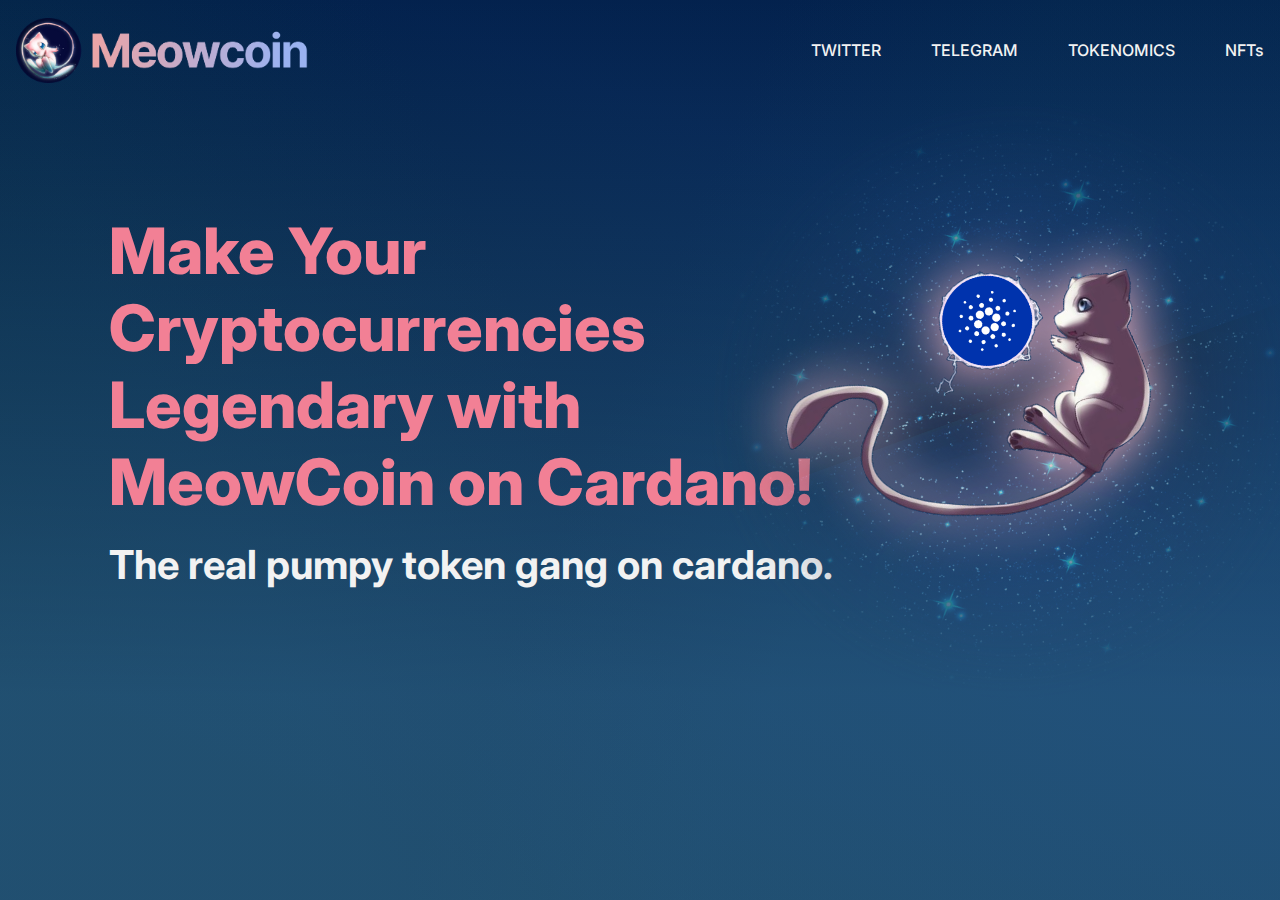
==== index.html @ 0a477f1f "update" ====
<!DOCTYPE html>
<html lang="en">
<head>
  <meta charset="UTF-8" />
  <meta http-equiv="X-UA-Compatible" content="IE=edge" />
  <meta name="viewport" content="width=device-width, initial-scale=1.0" />
  <script src="/js/header.js"></script>
  <link rel="stylesheet" href="/style/app.css" />
  <link rel="icon" href="/favicon.ico" />
  <link rel="apple-touch-icon" sizes="180x180" href="/apple-touch-icon.png" />
  <link rel="icon" type="image/png" sizes="32x32" href="/favicon-32x32.png" />
  <link rel="icon" type="image/png" sizes="16x16" href="/favicon-16x16.png" />
  <link rel="manifest" href="/site.webmanifest" />
  <link rel="mask-icon" href="/safari-pinned-tab.svg" color="#071040" />
  <meta name="msapplication-TileColor" content="#071040" />
  <meta name="theme-color" content="#ffffff" />
  <title>MeowCoin | Home</title>
</head>
<body>
  <header class="header__main">
    <!--Header in JS-->
  </header>
  <main class="main__home">
    <section class="main__section">
      <article class="main__article">
        <h1>Make Your Cryptocurrencies Legendary with MeowCoin on Cardano!</h1>
        <h2>The real pumpy token gang on cardano.</h2>
      </article>
      <article class="main__logotipe">
        <img src="/img/logotipe.png" alt="logo">
      </article>
    </section>
  </main>
</body>
</html>
---- style/app.css ----
@import url("https://fonts.googleapis.com/css2?family=Inter:wght@300;400;500;600;700;800&display=swap");
@keyframes change {
  0% {
    background-position: 0% 50%;
  }
  50% {
    background-position: 100% 50%;
  }
  100% {
    background-position: 0% 50%;
  }
}
:root {
  font-family: "Inter", sans-serif;
  width: 100%;
}

* {
  box-sizing: border-box;
  padding: 0;
  margin: 0;
  text-decoration: none;
  border: 0;
  font: inherit;
  vertical-align: baseline;
  list-style: none;
  color: #F2F2F2;
  font-family: "Inter", sans-serif;
  font-weight: 500;
}
* ::-webkit-scrollbar {
  display: none;
}

body {
  min-height: 100vh;
  background: linear-gradient(180deg, rgba(1, 28, 38, 0) 0%, rgba(69, 134, 191, 0.45) 77.2%), linear-gradient(245.59deg, rgba(1, 28, 38, 0) 53.49%, rgba(154, 210, 217, 0) 53.5%, rgba(12, 60, 89, 0.2) 77.09%), linear-gradient(113.23deg, rgba(1, 28, 38, 0) 46.97%, rgba(12, 60, 89, 0.2) 63.97%), linear-gradient(201.12deg, rgba(10, 51, 196, 0.25) 25.09%, rgba(12, 60, 89, 0) 84.53%), #011C26;
  background-attachment: fixed;
  width: 100%;
}
body #icon use {
  fill: #071040;
}
@media (min-width: 1800px) {
  body {
    width: 1800px;
    margin-left: calc((100vw - 1800px) / 2);
  }
}

.header__main {
  height: 100px;
  padding: 16px;
  display: flex;
  align-items: center;
  justify-content: space-between;
}
.header__main .header__logo {
  display: flex;
  align-items: center;
}
.header__main .header__logo img {
  cursor: pointer;
  height: 65px;
  width: auto;
}
.header__main .header__nav {
  display: flex;
  align-items: center;
  gap: 50px;
}
.header__main .header__nav .header__item {
  position: relative;
}
.header__main .header__nav .header__item::before {
  content: "";
  position: absolute;
  top: 26px;
  left: 0;
  width: 0;
  height: 2px;
  background-color: #F28095;
  transition: width 0.2s ease-in-out;
  transform-origin: left;
}
.header__main .header__nav .header__item:hover {
  color: #F28095;
}
.header__main .header__nav .header__item:hover::before {
  width: 100%;
  transform-origin: right;
}

.main__home .main__section {
  display: flex;
  align-items: center;
  height: 100%;
  padding: 0 50px 200px;
  min-height: calc(100vh - 100px);
  width: 100%;
  position: relative;
}
.main__home .main__section .main__article {
  width: 70%;
  padding-left: 5%;
}
.main__home .main__section .main__article h1 {
  font-size: 4rem;
  font-weight: 800;
  color: #F28095;
  margin-bottom: 20px;
}
.main__home .main__section .main__article h2 {
  font-size: 2.5rem;
  font-weight: 700;
}
.main__home .main__section .main__logotipe {
  position: absolute;
  left: 55%;
  display: flex;
  align-items: center;
  z-index: 0;
}
.main__home .main__section .main__logotipe img {
  height: 600px;
  width: auto;
  transform: rotate(-20deg);
}

.main__nft {
  display: flex;
  flex-direction: column;
  align-items: center;
  height: calc(100vh - 100px);
  background-image: url("/img/frame-nft.png");
  background-size: contain;
  background-repeat: no-repeat;
  background-position: center;
}
.main__nft .title__nft {
  margin-top: 10%;
  font-size: 48px;
  font-weight: 600;
  color: #F28095;
}/*# sourceMappingURL=app.css.map */
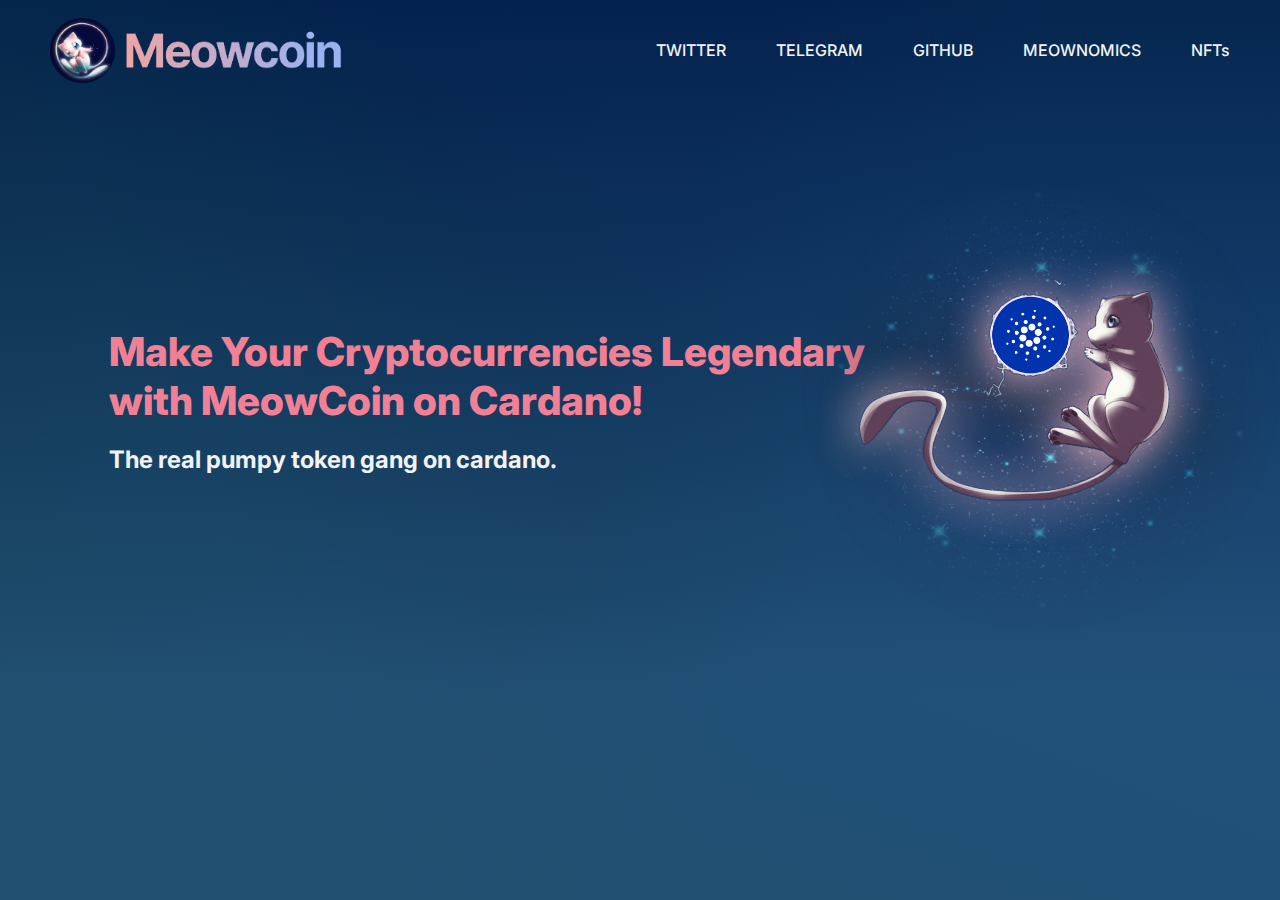
==== commit da2d8e4d: "responsive" ====
--- a/index.html
+++ b/index.html
@@ -17,17 +17,17 @@
   <title>MeowCoin | Home</title>
 </head>
 <body>
-  <header class="header__main">
+  <header class="head__meow">
     <!--Header in JS-->
   </header>
-  <main class="main__home">
-    <section class="main__section">
-      <article class="main__article">
+  <main class="meow__home">
+    <section class="meow__section">
+      <article class="meow__article">
         <h1>Make Your Cryptocurrencies Legendary with MeowCoin on Cardano!</h1>
         <h2>The real pumpy token gang on cardano.</h2>
       </article>
-      <article class="main__logotipe">
-        <img src="/img/logotipe.png" alt="logo">
+      <article class="meow__logotipe">
+        <img src="/img/logo-ada.png" alt="logo">
       </article>
     </section>
   </main>
--- a/style/app.css
+++ b/style/app.css
@@ -8,6 +8,17 @@
   }
   100% {
     background-position: 0% 50%;
+  }
+}
+@keyframes floating {
+  0% {
+    transform: translateY(0) translateY(0);
+  }
+  50% {
+    transform: translateX(-5px) translateY(-5px) rotate(-5deg);
+  }
+  100% {
+    transform: translateY(0) translateY(0);
   }
 }
 :root {
@@ -41,38 +52,66 @@
 body #icon use {
   fill: #071040;
 }
-@media (min-width: 1800px) {
+@media (min-width: 2000px) {
   body {
-    width: 1800px;
-    margin-left: calc((100vw - 1800px) / 2);
-  }
-}
-
-.header__main {
+    width: 2000px;
+    margin-left: calc((100vw - 2000px) / 2);
+  }
+}
+
+.head__meow {
   height: 100px;
-  padding: 16px;
+  padding: 0 50px;
   display: flex;
   align-items: center;
   justify-content: space-between;
 }
-.header__main .header__logo {
-  display: flex;
-  align-items: center;
-}
-.header__main .header__logo img {
+@media (max-width: 1080px) and (orientation: landscape), (max-width: 800px) and (orientation: portrait) {
+  .head__meow {
+    padding: 0 20px;
+  }
+}
+.head__meow .head__logo {
+  display: flex;
+  align-items: center;
+}
+.head__meow .head__logo img {
   cursor: pointer;
   height: 65px;
   width: auto;
 }
-.header__main .header__nav {
+@media (max-width: 1080px) and (orientation: landscape) {
+  .head__meow .head__logo img {
+    display: none;
+  }
+}
+@media (min-width: 50px) and (orientation: portrait) {
+  .head__meow .head__logo img {
+    display: none;
+  }
+}
+.head__meow .head__logo .head__logo-mobile {
+  display: none;
+}
+@media (max-width: 1080px) and (orientation: landscape) {
+  .head__meow .head__logo .head__logo-mobile {
+    display: flex;
+  }
+}
+@media (min-width: 50px) and (orientation: portrait) {
+  .head__meow .head__logo .head__logo-mobile {
+    display: flex;
+  }
+}
+.head__meow .head__nav {
   display: flex;
   align-items: center;
   gap: 50px;
 }
-.header__main .header__nav .header__item {
+.head__meow .head__nav .head__item {
   position: relative;
 }
-.header__main .header__nav .header__item::before {
+.head__meow .head__nav .head__item::before {
   content: "";
   position: absolute;
   top: 26px;
@@ -83,15 +122,45 @@
   transition: width 0.2s ease-in-out;
   transform-origin: left;
 }
-.header__main .header__nav .header__item:hover {
+.head__meow .head__nav .head__item:hover {
   color: #F28095;
 }
-.header__main .header__nav .header__item:hover::before {
+.head__meow .head__nav .head__item:hover::before {
   width: 100%;
   transform-origin: right;
 }
-
-.main__home .main__section {
+@media (max-width: 800px) and (orientation: portrait) {
+  .head__meow .head__nav .head__item {
+    display: none;
+  }
+}
+.head__meow .head__nav .head__item.mob {
+  display: none;
+}
+@media (max-width: 800px) and (orientation: portrait) {
+  .head__meow .head__nav .head__item.mob {
+    display: flex;
+  }
+  .head__meow .head__nav .head__item.mob img {
+    width: 20px;
+    height: auto;
+  }
+}
+@media (max-width: 1080px) and (orientation: landscape) {
+  .head__meow .head__nav {
+    gap: 20px;
+  }
+  .head__meow .head__nav .head__item {
+    font-size: 14px;
+  }
+}
+@media (max-width: 800px) and (orientation: portrait) {
+  .head__meow .head__nav {
+    gap: 20px;
+  }
+}
+
+.meow__home .meow__section {
   display: flex;
   align-items: center;
   height: 100%;
@@ -100,34 +169,133 @@
   width: 100%;
   position: relative;
 }
-.main__home .main__section .main__article {
+@media (max-width: 1080px) and (orientation: landscape) {
+  .meow__home .meow__section {
+    padding: 0 50px;
+    background-image: url("/img/background.png");
+    background-size: contain;
+    background-repeat: no-repeat;
+    background-position: center;
+  }
+}
+@media (min-width: 50px) and (orientation: portrait) {
+  .meow__home .meow__section {
+    padding: 0 50px;
+    background-image: url("/img/background.png");
+    background-size: contain;
+    background-repeat: no-repeat;
+    background-position: center;
+  }
+}
+.meow__home .meow__section .meow__article {
   width: 70%;
   padding-left: 5%;
 }
-.main__home .main__section .main__article h1 {
+.meow__home .meow__section .meow__article h1 {
   font-size: 4rem;
   font-weight: 800;
   color: #F28095;
   margin-bottom: 20px;
 }
-.main__home .main__section .main__article h2 {
+.meow__home .meow__section .meow__article h2 {
   font-size: 2.5rem;
   font-weight: 700;
 }
-.main__home .main__section .main__logotipe {
+@media (min-width: 50px) and (orientation: portrait) {
+  .meow__home .meow__section .meow__article {
+    width: 100%;
+  }
+  .meow__home .meow__section .meow__article h1 {
+    text-align: center;
+  }
+  .meow__home .meow__section .meow__article h2 {
+    text-align: center;
+  }
+}
+@media (max-width: 1600px) and (orientation: landscape), (max-width: 1600px) and (orientation: portrait) {
+  .meow__home .meow__section .meow__article h1 {
+    font-size: 3rem;
+  }
+  .meow__home .meow__section .meow__article h2 {
+    font-size: 2rem;
+  }
+}
+@media (max-width: 1300px) and (orientation: landscape), (max-width: 1300px) and (orientation: portrait) {
+  .meow__home .meow__section .meow__article h1 {
+    font-size: 2.5rem;
+  }
+  .meow__home .meow__section .meow__article h2 {
+    font-size: 1.5rem;
+  }
+}
+@media (max-width: 1080px) and (orientation: landscape), (max-width: 1080px) and (orientation: portrait) {
+  .meow__home .meow__section .meow__article {
+    width: 100%;
+  }
+  .meow__home .meow__section .meow__article h1 {
+    text-align: center;
+  }
+  .meow__home .meow__section .meow__article h2 {
+    text-align: center;
+  }
+}
+@media (max-width: 800px) and (orientation: landscape), (max-width: 600px) and (orientation: portrait) {
+  .meow__home .meow__section .meow__article h1 {
+    font-size: 1.5rem;
+  }
+  .meow__home .meow__section .meow__article h2 {
+    font-size: 1rem;
+  }
+}
+.meow__home .meow__section .meow__logotipe {
   position: absolute;
-  left: 55%;
-  display: flex;
-  align-items: center;
+  height: auto;
+  width: 1000px;
+  right: 0;
+  display: flex;
+  align-items: center;
+  justify-content: flex-end;
   z-index: 0;
-}
-.main__home .main__section .main__logotipe img {
-  height: 600px;
-  width: auto;
-  transform: rotate(-20deg);
-}
-
-.main__nft {
+  background-image: url("/img/background.png");
+  background-size: contain;
+  background-repeat: no-repeat;
+  background-position: right;
+}
+.meow__home .meow__section .meow__logotipe img {
+  height: auto;
+  width: 70%;
+  animation-name: floating;
+  animation-duration: 3s;
+  animation-iteration-count: infinite;
+  animation-timing-function: ease-in-out;
+}
+@media (min-width: 1800px) and (orientation: landscape) {
+  .meow__home .meow__section .meow__logotipe {
+    width: 1300px;
+  }
+}
+@media (min-width: 50px) and (orientation: portrait) {
+  .meow__home .meow__section .meow__logotipe img {
+    display: none;
+  }
+}
+@media (max-width: 1600px) and (orientation: landscape) {
+  .meow__home .meow__section .meow__logotipe {
+    width: 900px;
+  }
+}
+@media (max-width: 1300px) and (orientation: landscape) {
+  .meow__home .meow__section .meow__logotipe {
+    width: 750px;
+  }
+}
+@media (max-width: 1080px) and (orientation: landscape) {
+  .meow__home .meow__section .meow__logotipe img {
+    display: none;
+  }
+}
+
+.meow__nft {
   display: flex;
   flex-direction: column;
   align-items: center;
@@ -137,9 +305,21 @@
   background-repeat: no-repeat;
   background-position: center;
 }
-.main__nft .title__nft {
-  margin-top: 10%;
+.meow__nft .title__nft {
+  margin-top: 50px;
   font-size: 48px;
   font-weight: 600;
   color: #F28095;
+}
+@media (max-width: 900px) and (orientation: landscape) {
+  .meow__nft .title__nft {
+    margin-top: 10px;
+    font-size: 24px;
+  }
+}
+@media (max-width: 600px) and (orientation: portrait) {
+  .meow__nft .title__nft {
+    margin-top: 10px;
+    font-size: 24px;
+  }
 }/*# sourceMappingURL=app.css.map */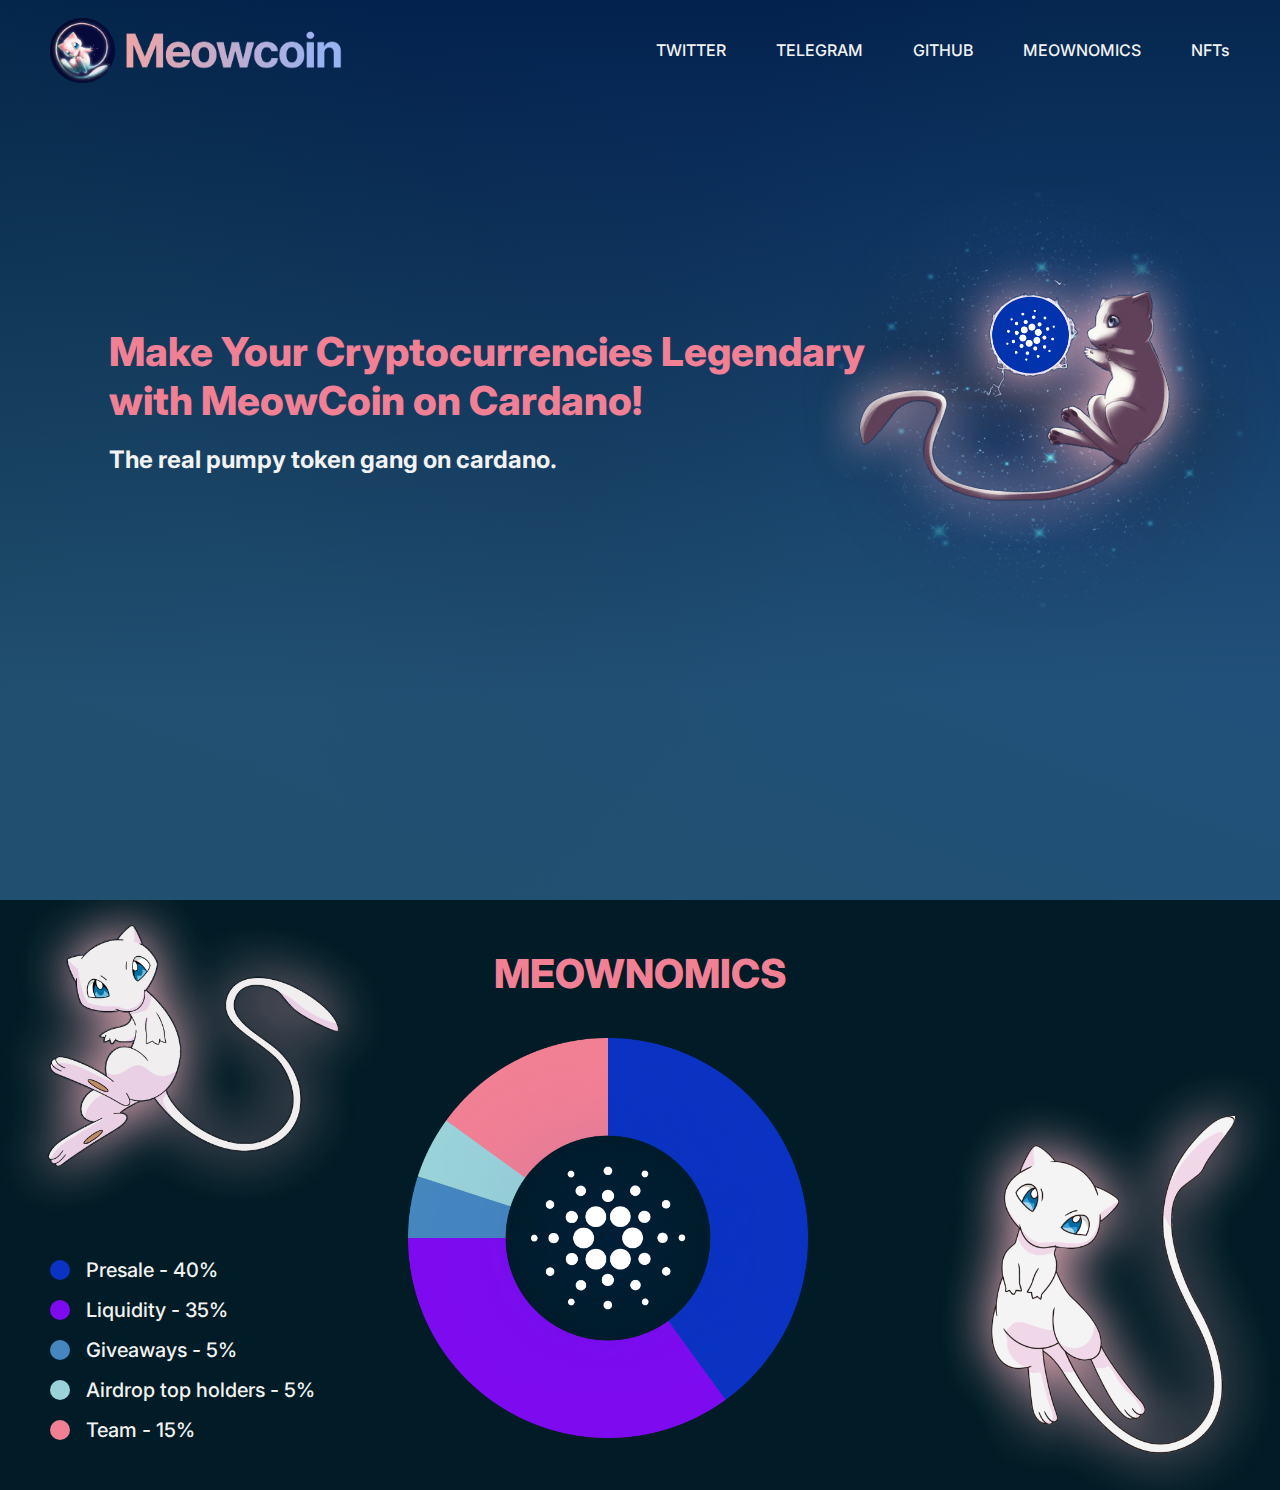
==== commit 50cdc68c: "tokenomics responsive" ====
--- a/index.html
+++ b/index.html
@@ -4,21 +4,35 @@
   <meta charset="UTF-8" />
   <meta http-equiv="X-UA-Compatible" content="IE=edge" />
   <meta name="viewport" content="width=device-width, initial-scale=1.0" />
-  <script src="/js/header.js"></script>
-  <link rel="stylesheet" href="/style/app.css" />
-  <link rel="icon" href="/favicon.ico" />
-  <link rel="apple-touch-icon" sizes="180x180" href="/apple-touch-icon.png" />
-  <link rel="icon" type="image/png" sizes="32x32" href="/favicon-32x32.png" />
-  <link rel="icon" type="image/png" sizes="16x16" href="/favicon-16x16.png" />
-  <link rel="manifest" href="/site.webmanifest" />
-  <link rel="mask-icon" href="/safari-pinned-tab.svg" color="#071040" />
+  <link rel="stylesheet" href="./style/app.css" />
+  <link rel="icon" href="./favicon.ico" />
+  <link rel="apple-touch-icon" sizes="180x180" href="./apple-touch-icon.png" />
+  <link rel="icon" type="image/png" sizes="32x32" href="./favicon-32x32.png" />
+  <link rel="icon" type="image/png" sizes="16x16" href="./favicon-16x16.png" />
+  <link rel="manifest" href="./site.webmanifest" />
+  <link rel="mask-icon" href="./safari-pinned-tab.svg" color="#071040" />
   <meta name="msapplication-TileColor" content="#071040" />
   <meta name="theme-color" content="#ffffff" />
   <title>MeowCoin | Home</title>
 </head>
 <body>
   <header class="head__meow">
-    <!--Header in JS-->
+    <a href="./" class="head__logo">
+      <img src="./img/logo-desktop.png" alt="logo">
+      <img src="./img/logo.png" alt="logo" class="head__logo-mobile">
+      </a>
+      <nav class="head__nav">
+        <a href="https://twitter.com/the_meowcoin" target="_blank" class="head__item">TWITTER</a>
+        <a href="https://twitter.com/the_meowcoin" target="_blank" class="head__item mob"><img src="./img/twitter.png" alt="twitter"></a>
+        <a href="https://t.me/+Ei4KAwBwcPtmNzVh" target="_blank" class="head__item">TELEGRAM</a>
+        <a href="https://t.me/+Ei4KAwBwcPtmNzVh" target="_blank" class="head__item mob"><img src="./img/telegram.png" alt="telegram"></a>
+        <a href="https://github.com/themeowcoin" target="_blank" class="head__item">GITHUB</a>
+        <a href="https://github.com/themeowcoin" target="_blank" class="head__item mob"><img src="./img/github.png" alt="github"></a>
+        <a href="./#meownomics" class="head__item">MEOWNOMICS</a>
+        <a href="./#meownomics" class="head__item mob"><img src="./img/tokenomics.png" alt="meownomics"></a>
+        <a href="./nft" class="head__item">NFTs</a>
+        <a href="./nft" class="head__item mob"><img src="./img/nft.png" alt="nft"></a>
+      </nav>
   </header>
   <main class="meow__home">
     <section class="meow__section">
@@ -27,9 +41,63 @@
         <h2>The real pumpy token gang on cardano.</h2>
       </article>
       <article class="meow__logotipe">
-        <img src="/img/logo-ada.png" alt="logo">
+        <img src="./img/logo-ada.png" alt="logo">
       </article>
     </section>
+
+
+    <section class="meownomics__section" id="meownomics">
+      <h2>MEOWNOMICS</h2>
+
+      <div class="image__back">
+        <img src="./img/photo-1.png" class="back-1"/>
+        <img src="./img/photo-2.png" class="back-2"/>
+
+      </div>
+
+      <article class="charts">
+        
+        <ul class="toke__details">
+          <li class="item__list">
+            <div class="quote" style="background-color: #0A33C3;">
+
+            </div>
+            <p>Presale - 40%</p>
+          </li>
+          <li class="item__list">
+            <div class="quote" style="background-color: #7E0BF0;">
+
+            </div>
+            <p>Liquidity - 35%</p>
+          </li>
+          <li class="item__list">
+            <div class="quote" style="background-color: #4586BF;">
+
+            </div>
+            <p>Giveaways - 5%</p>
+          </li>
+          <li class="item__list">
+            <div class="quote" style="background-color: #9AD2D9;">
+
+            </div>
+            <p>Airdrop top holders - 5%</p>
+          </li>
+          <li class="item__list">
+            <div class="quote" style="background-color: #F28095;">
+
+            </div>
+            <p>Team - 15%</p>
+          </li>
+        </ul>
+        <div class="charts__image">
+          <img src="./img/chart-graphic.png" alt="tokenomics"/>
+        </div>
+        
+      </article>
+
+
+    </section>
+
   </main>
 </body>
 </html>--- a/style/app.css
+++ b/style/app.css
@@ -16,6 +16,28 @@
   }
   50% {
     transform: translateX(-5px) translateY(-5px) rotate(-5deg);
+  }
+  100% {
+    transform: translateY(0) translateY(0);
+  }
+}
+@keyframes floating2 {
+  0% {
+    transform: translateY(0) translateY(0);
+  }
+  50% {
+    transform: translateX(-4px) translateY(-4px) rotate(-2deg);
+  }
+  100% {
+    transform: translateY(0) translateY(0);
+  }
+}
+@keyframes floating3 {
+  0% {
+    transform: translateY(0) translateY(0);
+  }
+  50% {
+    transform: translateX(4px) translateY(4px) rotate(2deg);
   }
   100% {
     transform: translateY(0) translateY(0);
@@ -172,7 +194,7 @@
 @media (max-width: 1080px) and (orientation: landscape) {
   .meow__home .meow__section {
     padding: 0 50px;
-    background-image: url("/img/background.png");
+    background-image: url("../img/background.png");
     background-size: contain;
     background-repeat: no-repeat;
     background-position: center;
@@ -181,7 +203,7 @@
 @media (min-width: 50px) and (orientation: portrait) {
   .meow__home .meow__section {
     padding: 0 50px;
-    background-image: url("/img/background.png");
+    background-image: url("../img/background.png");
     background-size: contain;
     background-repeat: no-repeat;
     background-position: center;
@@ -255,8 +277,8 @@
   display: flex;
   align-items: center;
   justify-content: flex-end;
-  z-index: 0;
-  background-image: url("/img/background.png");
+  z-index: -1;
+  background-image: url("../img/background.png");
   background-size: contain;
   background-repeat: no-repeat;
   background-position: right;
@@ -294,13 +316,214 @@
     display: none;
   }
 }
+.meow__home .meownomics__section {
+  position: relative;
+  width: 100%;
+  height: 1000px;
+  display: flex;
+  flex-direction: column;
+  align-items: center;
+  justify-content: center;
+  padding: 50px;
+}
+.meow__home .meownomics__section h2 {
+  font-size: 4rem;
+  font-weight: 800;
+  color: #F28095;
+  margin-bottom: 80px;
+}
+@media (max-width: 1600px) and (orientation: landscape) {
+  .meow__home .meownomics__section {
+    height: 740px;
+  }
+  .meow__home .meownomics__section h2 {
+    font-size: 3rem;
+  }
+}
+@media (max-width: 1300px) and (orientation: landscape) {
+  .meow__home .meownomics__section {
+    height: 590px;
+  }
+  .meow__home .meownomics__section h2 {
+    font-size: 2.5rem;
+    margin-bottom: 40px;
+  }
+}
+@media (max-width: 1080px) {
+  .meow__home .meownomics__section {
+    height: 450px;
+  }
+  .meow__home .meownomics__section h2 {
+    font-size: 1.5rem;
+    margin-bottom: 20px;
+  }
+}
+@media (max-width: 650px) {
+  .meow__home .meownomics__section {
+    height: 620px;
+  }
+  .meow__home .meownomics__section h2 {
+    font-size: 1.5rem;
+    margin-bottom: 20px;
+  }
+}
+.meow__home .meownomics__section .charts {
+  display: flex;
+  align-items: flex-end;
+  width: 100%;
+  height: 100%;
+}
+.meow__home .meownomics__section .charts .charts__image {
+  position: relative;
+  left: calc(-320px + 50% - 350px - 32px);
+}
+@media (max-width: 1600px) and (orientation: landscape) {
+  .meow__home .meownomics__section .charts .charts__image {
+    left: calc(-320px + 50% - 250px - 32px);
+  }
+  .meow__home .meownomics__section .charts .charts__image img {
+    height: 500px;
+    width: auto;
+  }
+}
+@media (max-width: 1300px) and (orientation: landscape) {
+  .meow__home .meownomics__section .charts .charts__image {
+    left: calc(-320px + 50% - 200px - 32px);
+  }
+  .meow__home .meownomics__section .charts .charts__image img {
+    height: 400px;
+  }
+}
+@media (max-width: 1080px) and (orientation: landscape) {
+  .meow__home .meownomics__section .charts .charts__image {
+    left: calc(-280px + 50% - 175px - 32px);
+  }
+  .meow__home .meownomics__section .charts .charts__image img {
+    height: 350px;
+  }
+}
+@media (max-width: 1080px) {
+  .meow__home .meownomics__section .charts {
+    align-items: center;
+    justify-content: center;
+  }
+  .meow__home .meownomics__section .charts .charts__image {
+    position: static;
+  }
+  .meow__home .meownomics__section .charts .charts__image img {
+    height: 300px;
+  }
+}
+@media (max-width: 650px) {
+  .meow__home .meownomics__section .charts {
+    flex-direction: column-reverse;
+    align-items: center;
+    justify-content: center;
+    gap: 20px;
+  }
+  .meow__home .meownomics__section .charts .charts__image {
+    position: static;
+  }
+  .meow__home .meownomics__section .charts .charts__image img {
+    height: 280px;
+  }
+}
+.meow__home .meownomics__section .charts .toke__details {
+  display: flex;
+  flex-direction: column;
+  gap: 16px;
+  width: 320px;
+}
+.meow__home .meownomics__section .charts .toke__details .item__list {
+  display: flex;
+  align-items: center;
+  gap: 16px;
+}
+.meow__home .meownomics__section .charts .toke__details .item__list .quote {
+  width: 24px;
+  height: 24px;
+  border-radius: 50%;
+}
+.meow__home .meownomics__section .charts .toke__details .item__list p {
+  font-size: 24px;
+}
+@media (max-width: 1300px) and (orientation: landscape) {
+  .meow__home .meownomics__section .charts .toke__details .item__list .quote {
+    width: 20px;
+    height: 20px;
+  }
+  .meow__home .meownomics__section .charts .toke__details .item__list p {
+    font-size: 20px;
+  }
+}
+@media (max-width: 1080px) {
+  .meow__home .meownomics__section .charts .toke__details {
+    width: 280px;
+  }
+  .meow__home .meownomics__section .charts .toke__details .item__list .quote {
+    width: 16px;
+    height: 16px;
+  }
+  .meow__home .meownomics__section .charts .toke__details .item__list p {
+    font-size: 16px;
+  }
+}
+.meow__home .meownomics__section .image__back {
+  position: absolute;
+  width: 100%;
+  height: 100%;
+  z-index: -1;
+}
+.meow__home .meownomics__section .image__back .back-1 {
+  position: absolute;
+  right: 0;
+  bottom: 0;
+  width: 450px;
+  height: auto;
+  animation-name: floating2;
+  animation-duration: 3s;
+  animation-iteration-count: infinite;
+  animation-timing-function: ease-in-out;
+}
+.meow__home .meownomics__section .image__back .back-2 {
+  position: absolute;
+  left: 0;
+  top: 0;
+  width: 500px;
+  height: auto;
+  animation-name: floating3;
+  animation-duration: 3s;
+  animation-iteration-count: infinite;
+  animation-timing-function: ease-in-out;
+}
+@media (max-width: 1600px) and (orientation: landscape) {
+  .meow__home .meownomics__section .image__back .back-1 {
+    width: 400px;
+  }
+  .meow__home .meownomics__section .image__back .back-2 {
+    width: 450px;
+  }
+}
+@media (max-width: 1300px) and (orientation: landscape) {
+  .meow__home .meownomics__section .image__back .back-1 {
+    width: 350px;
+  }
+  .meow__home .meownomics__section .image__back .back-2 {
+    width: 400px;
+  }
+}
+@media (max-width: 1080px) {
+  .meow__home .meownomics__section .image__back {
+    display: none;
+  }
+}
 
 .meow__nft {
   display: flex;
   flex-direction: column;
   align-items: center;
   height: calc(100vh - 100px);
-  background-image: url("/img/frame-nft.png");
+  background-image: url("../img/frame-nft.png");
   background-size: contain;
   background-repeat: no-repeat;
   background-position: center;
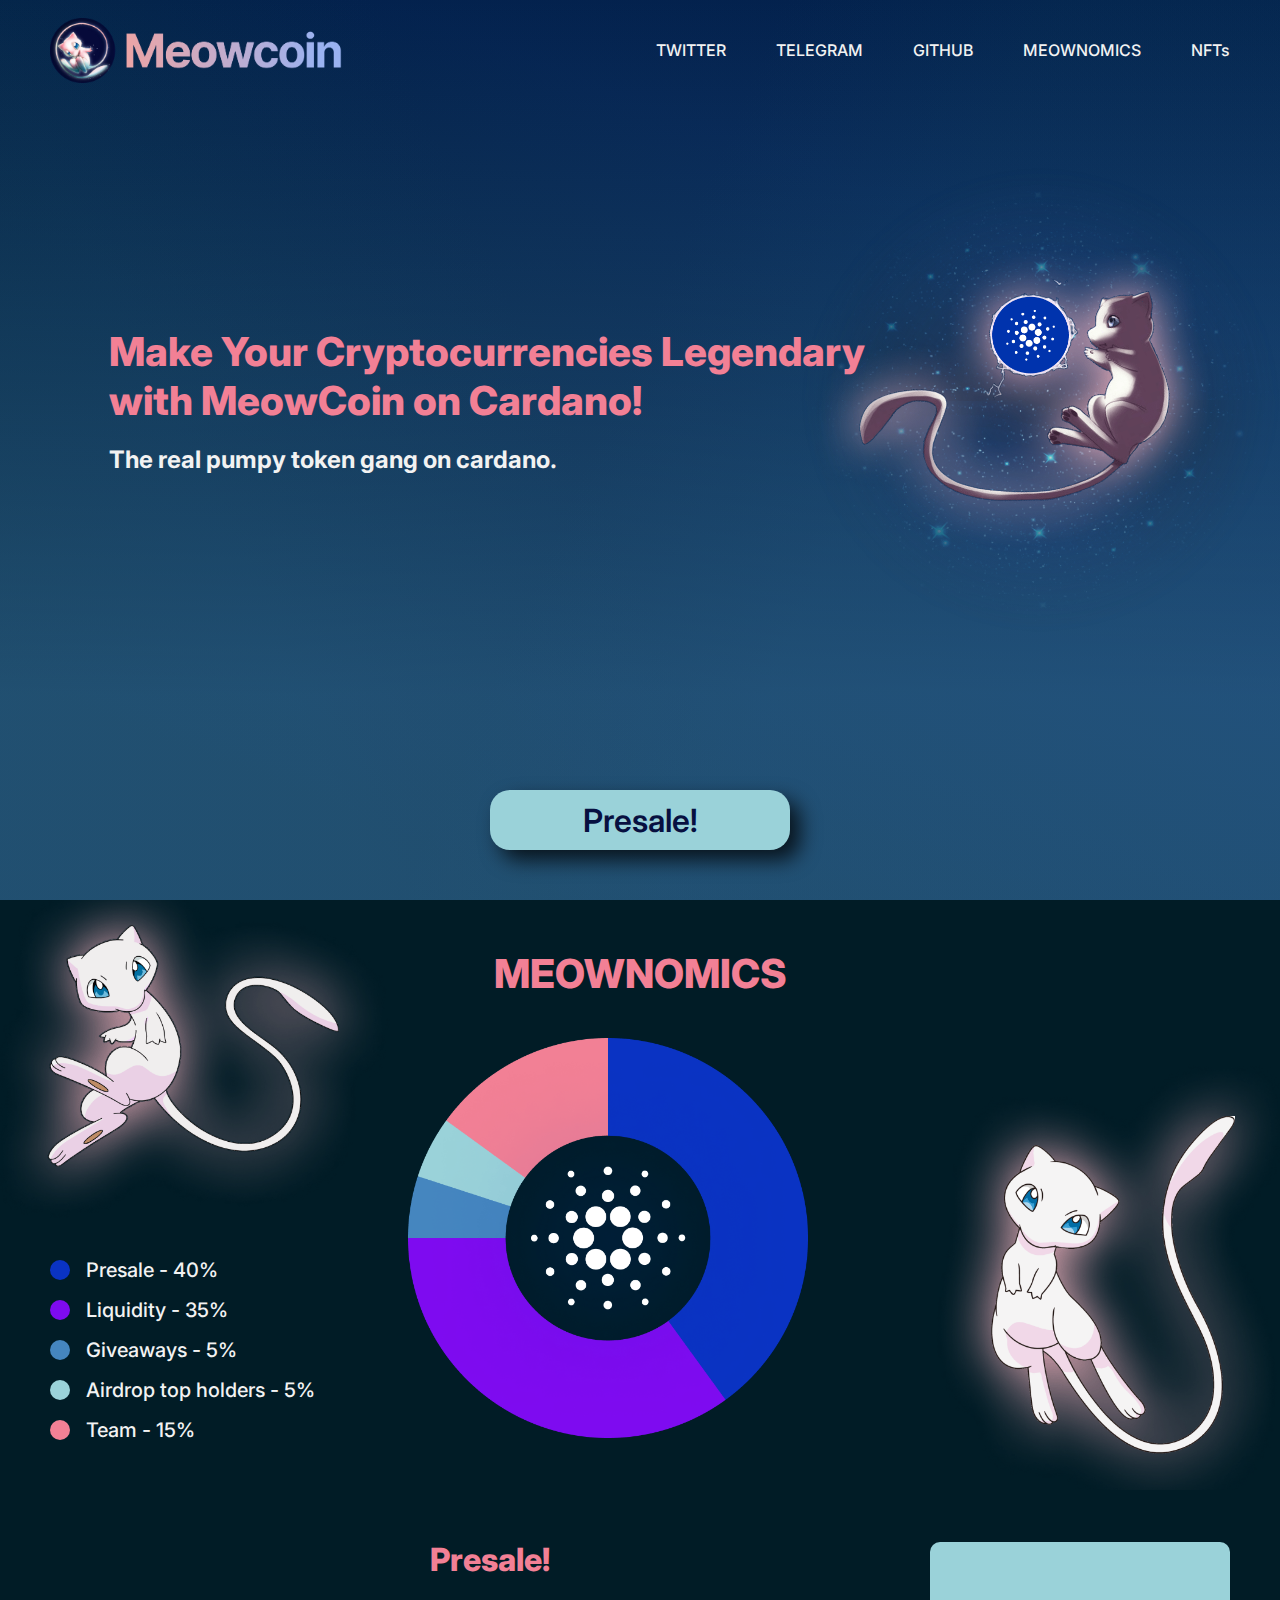
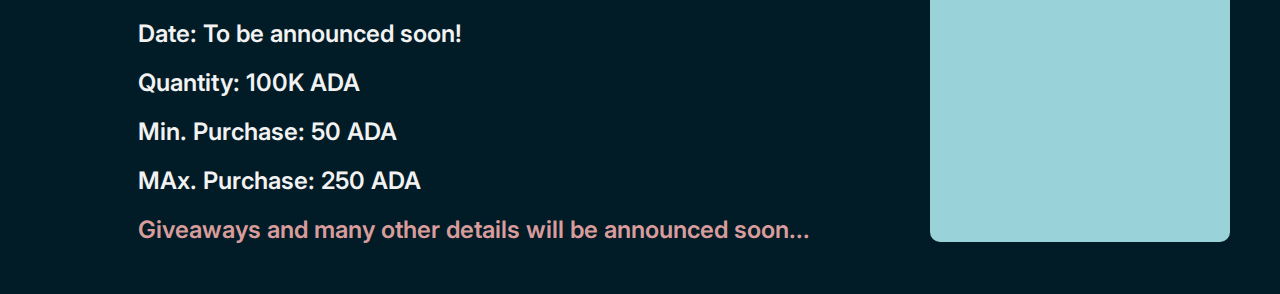
==== commit 3cb0d1c9: "presale" ====
--- a/index.html
+++ b/index.html
@@ -4,6 +4,7 @@
   <meta charset="UTF-8" />
   <meta http-equiv="X-UA-Compatible" content="IE=edge" />
   <meta name="viewport" content="width=device-width, initial-scale=1.0" />
+  <script async src="https://platform.twitter.com/widgets.js" charset="utf-8"></script>
   <link rel="stylesheet" href="./style/app.css" />
   <link rel="icon" href="./favicon.ico" />
   <link rel="apple-touch-icon" sizes="180x180" href="./apple-touch-icon.png" />
@@ -43,6 +44,8 @@
       <article class="meow__logotipe">
         <img src="./img/logo-ada.png" alt="logo">
       </article>
+      <a href="./#presale"><button class="button__presale">Presale!</button></a>
+      
     </section>
 
 
@@ -98,6 +101,37 @@
 
     </section>
 
+
+
+    <section class="presale">
+
+      <article id="presale">
+        
+        <h2>Presale!</h2>
+
+        <div class="presale__content">
+          <ul class="presale__group">
+            <li class="presale__item">Date: To be announced soon!</li>
+            <li class="presale__item">Quantity: 100K ADA</li>
+            <li class="presale__item">Min. Purchase: 50 ADA</li>
+            <li class="presale__item">MAx. Purchase: 250 ADA</li>
+          </ul>
+
+          <p class="extra">Giveaways and many other details will be announced soon...</p>
+        </div>
+
+      </article>
+
+      <article class="news">
+        <a class="twitter-timeline" data-height="500" data-theme="dark" href="https://twitter.com/the_meowcoin?ref_src=twsrc%5Etfw">
+          <div class="twitter">
+
+          </div>
+      </a>
+      </article>
+
+    </section>
+
   </main>
 </body>
 </html>--- a/style/app.css
+++ b/style/app.css
@@ -41,6 +41,17 @@
   }
   100% {
     transform: translateY(0) translateY(0);
+  }
+}
+@keyframes loading {
+  0% {
+    opacity: 0.4;
+  }
+  50% {
+    opacity: 0.8;
+  }
+  100% {
+    opacity: 0.4;
   }
 }
 :root {
@@ -316,10 +327,40 @@
     display: none;
   }
 }
+.meow__home .meow__section .button__presale {
+  position: absolute;
+  bottom: 50px;
+  left: calc(50% - 150px);
+  width: 300px;
+  height: 60px;
+  background-color: #9AD2D9;
+  border-radius: 20px;
+  font-size: 2rem;
+  font-weight: 600;
+  color: #071040;
+  box-shadow: 10px 10px 20px 0px rgba(0, 0, 0, 0.75);
+  cursor: pointer;
+  transition: 0.25s;
+}
+.meow__home .meow__section .button__presale:hover {
+  background-color: #7E0BF0;
+  color: #F2F2F2;
+}
+@media (max-width: 600px) and (orientation: portrait), (max-height: 600px) and (orientation: landscape) {
+  .meow__home .meow__section .button__presale {
+    left: calc(50% - 100px);
+    width: 200px;
+    height: 40px;
+    font-size: 1.5rem;
+    border-radius: 10px;
+    bottom: 30px;
+  }
+}
 .meow__home .meownomics__section {
   position: relative;
-  width: 100%;
-  height: 1000px;
+  width: 80%;
+  height: 740px;
+  margin: auto;
   display: flex;
   flex-direction: column;
   align-items: center;
@@ -327,22 +368,15 @@
   padding: 50px;
 }
 .meow__home .meownomics__section h2 {
-  font-size: 4rem;
+  font-size: 3rem;
   font-weight: 800;
   color: #F28095;
   margin-bottom: 80px;
 }
-@media (max-width: 1600px) and (orientation: landscape) {
-  .meow__home .meownomics__section {
-    height: 740px;
-  }
-  .meow__home .meownomics__section h2 {
-    font-size: 3rem;
-  }
-}
 @media (max-width: 1300px) and (orientation: landscape) {
   .meow__home .meownomics__section {
     height: 590px;
+    width: 100%;
   }
   .meow__home .meownomics__section h2 {
     font-size: 2.5rem;
@@ -375,16 +409,11 @@
 }
 .meow__home .meownomics__section .charts .charts__image {
   position: relative;
-  left: calc(-320px + 50% - 350px - 32px);
-}
-@media (max-width: 1600px) and (orientation: landscape) {
-  .meow__home .meownomics__section .charts .charts__image {
-    left: calc(-320px + 50% - 250px - 32px);
-  }
-  .meow__home .meownomics__section .charts .charts__image img {
-    height: 500px;
-    width: auto;
-  }
+  left: calc(-320px + 50% - 250px - 32px);
+}
+.meow__home .meownomics__section .charts .charts__image img {
+  height: 500px;
+  width: auto;
 }
 @media (max-width: 1300px) and (orientation: landscape) {
   .meow__home .meownomics__section .charts .charts__image {
@@ -517,6 +546,84 @@
     display: none;
   }
 }
+.meow__home .presale {
+  padding: 50px;
+  display: flex;
+  width: 80%;
+  align-items: center;
+  margin: auto;
+}
+.meow__home .presale #presale {
+  width: calc(100% - 300px);
+  display: flex;
+  flex-direction: column;
+  align-items: center;
+}
+.meow__home .presale #presale h2 {
+  font-size: 2rem;
+  font-weight: 800;
+  color: #F28095;
+  margin-bottom: 40px;
+}
+.meow__home .presale #presale .presale__content {
+  width: 80%;
+}
+.meow__home .presale #presale .presale__content .presale__group {
+  display: flex;
+  flex-direction: column;
+  gap: 20px;
+  margin-bottom: 20px;
+}
+.meow__home .presale #presale .presale__content .presale__group .presale__item {
+  font-size: 24px;
+  font-weight: 600;
+}
+.meow__home .presale #presale .presale__content .extra {
+  font-size: 24px;
+  font-weight: 600;
+  color: #D99C9C;
+}
+.meow__home .presale .news {
+  width: 300px;
+}
+.meow__home .presale .news .twitter {
+  width: 300px;
+  height: 300px;
+  border-radius: 10px;
+  background-color: #9AD2D9;
+  animation: loading 1s ease-in-out infinite;
+}
+@media (max-width: 1600px) {
+  .meow__home .presale {
+    width: 100%;
+  }
+}
+@media (max-width: 1000px) {
+  .meow__home .presale #presale h2 {
+    font-size: 1.5rem;
+  }
+  .meow__home .presale #presale .presale__content .presale__group {
+    gap: 16px;
+  }
+  .meow__home .presale #presale .presale__content .presale__group .presale__item {
+    font-size: 18px;
+  }
+  .meow__home .presale #presale .presale__content .extra {
+    font-size: 18px;
+  }
+}
+@media (max-width: 700px) {
+  .meow__home .presale {
+    flex-direction: column-reverse;
+    gap: 30px;
+  }
+  .meow__home .presale #presale {
+    width: 100%;
+  }
+  .meow__home .presale #presale .presale__content {
+    width: 100%;
+  }
+}
 
 .meow__nft {
   display: flex;
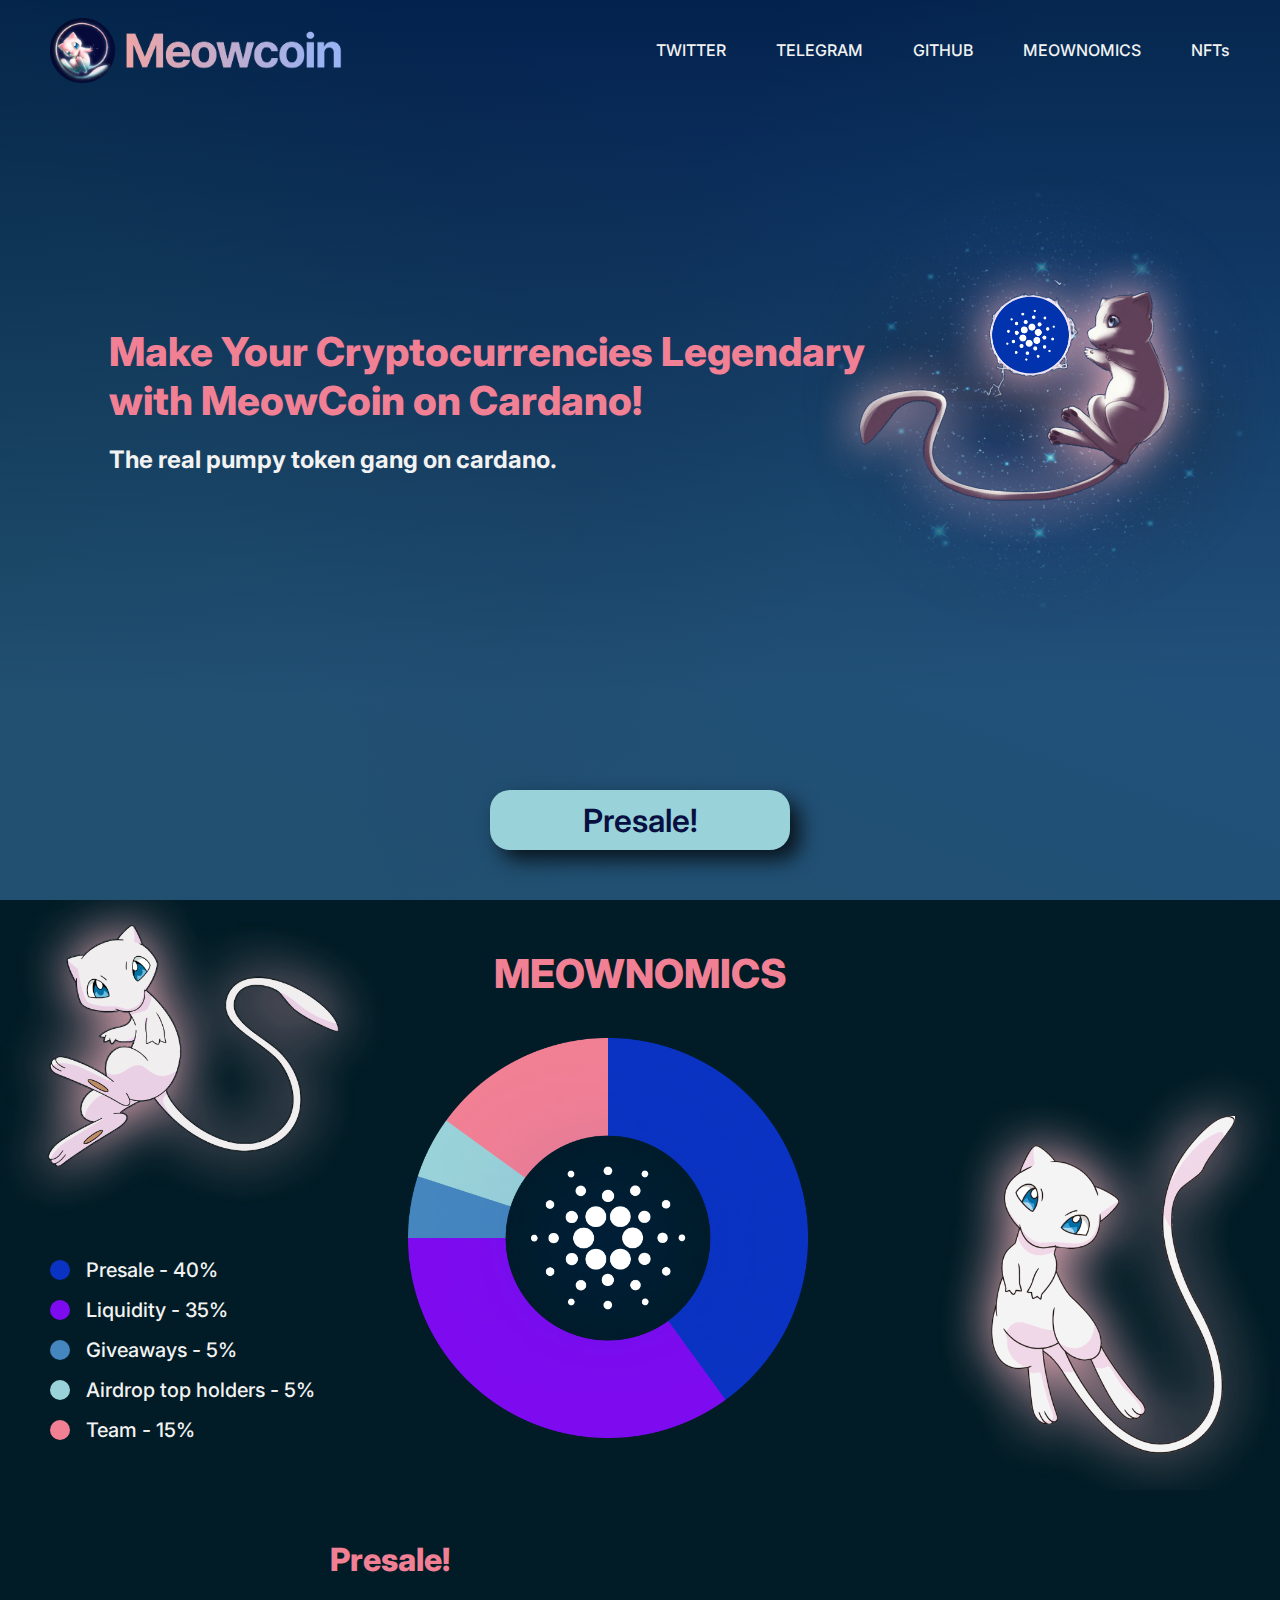
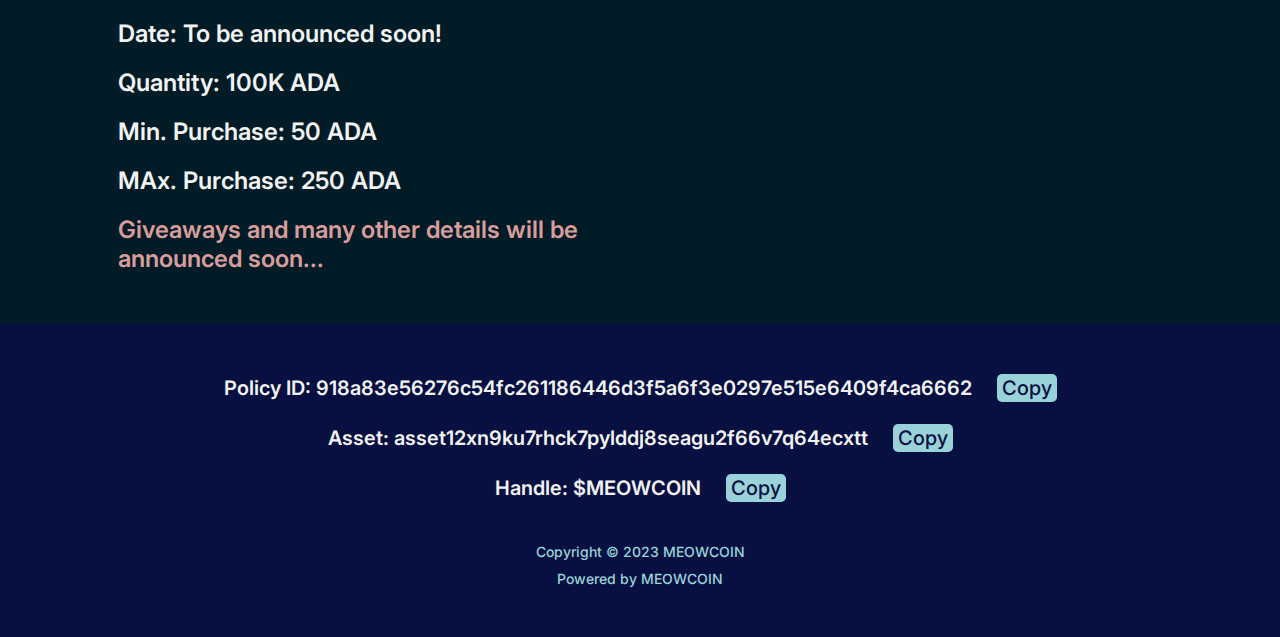
==== commit 89a57dc3: "added footer" ====
--- a/index.html
+++ b/index.html
@@ -124,14 +124,29 @@
 
       <article class="news">
         <a class="twitter-timeline" data-height="500" data-theme="dark" href="https://twitter.com/the_meowcoin?ref_src=twsrc%5Etfw">
-          <div class="twitter">
-
-          </div>
+          <!-- <div class="twitter"></div> -->
       </a>
       </article>
 
     </section>
+  </main>
 
-  </main>
+
+  <footer class="foot__meow">
+    <div class="data__meow">
+      <p id="policy_id">Policy ID: 918a83e56276c54fc261186446d3f5a6f3e0297e515e6409f4ca6662 <span class="copy">Copy</span></p>
+      <p id="asset">Asset: asset12xn9ku7rhck7pylddj8seagu2f66v7q64ecxtt <span class="copy">Copy</span></p>
+      <p id="handle">Handle: $MEOWCOIN <span class="copy">Copy</span></p>
+
+    </div>
+
+    <div class="rights__meow">
+      <p>Copyright © 2023 MEOWCOIN</p>
+      <p>Powered by MEOWCOIN</p>
+    </div>
+
+  </footer>
+
+  <script src="./js/footer.js"></script>
 </body>
 </html>--- a/style/app.css
+++ b/style/app.css
@@ -554,7 +554,7 @@
   margin: auto;
 }
 .meow__home .presale #presale {
-  width: calc(100% - 300px);
+  width: calc(100% - 500px);
   display: flex;
   flex-direction: column;
   align-items: center;
@@ -584,14 +584,14 @@
   color: #D99C9C;
 }
 .meow__home .presale .news {
-  width: 300px;
-}
-.meow__home .presale .news .twitter {
-  width: 300px;
-  height: 300px;
-  border-radius: 10px;
-  background-color: #9AD2D9;
-  animation: loading 1s ease-in-out infinite;
+  width: 500px;
+  /*       .twitter{
+          width: 300px;
+          height: 300px;
+          border-radius: 10px;
+          background-color: #9AD2D9;
+          animation: loading 1s ease-in-out infinite;
+        } */
 }
 @media (max-width: 1600px) {
   .meow__home .presale {
@@ -599,20 +599,6 @@
   }
 }
 @media (max-width: 1000px) {
-  .meow__home .presale #presale h2 {
-    font-size: 1.5rem;
-  }
-  .meow__home .presale #presale .presale__content .presale__group {
-    gap: 16px;
-  }
-  .meow__home .presale #presale .presale__content .presale__group .presale__item {
-    font-size: 18px;
-  }
-  .meow__home .presale #presale .presale__content .extra {
-    font-size: 18px;
-  }
-}
-@media (max-width: 700px) {
   .meow__home .presale {
     flex-direction: column-reverse;
     gap: 30px;
@@ -620,7 +606,24 @@
   .meow__home .presale #presale {
     width: 100%;
   }
+  .meow__home .presale #presale h2 {
+    font-size: 1.5rem;
+  }
   .meow__home .presale #presale .presale__content {
+    width: 100%;
+  }
+  .meow__home .presale #presale .presale__content .presale__group {
+    gap: 16px;
+  }
+  .meow__home .presale #presale .presale__content .presale__group .presale__item {
+    font-size: 18px;
+  }
+  .meow__home .presale #presale .presale__content .extra {
+    font-size: 18px;
+  }
+}
+@media (max-width: 600px) {
+  .meow__home .presale .news {
     width: 100%;
   }
 }
@@ -652,4 +655,63 @@
     margin-top: 10px;
     font-size: 24px;
   }
+}
+
+.foot__meow {
+  width: 100%;
+  display: flex;
+  align-items: center;
+  justify-content: center;
+  flex-direction: column;
+  gap: 40px;
+  padding: 50px;
+  background-color: #071040;
+}
+.foot__meow .data__meow {
+  display: flex;
+  flex-direction: column;
+  gap: 20px;
+  width: 100%;
+}
+.foot__meow .data__meow p {
+  text-align: center;
+  font-size: 20px;
+  font-weight: 600;
+  line-height: 30px;
+  cursor: pointer;
+  overflow: hidden;
+  text-overflow: ellipsis;
+  word-wrap: break-word;
+}
+.foot__meow .data__meow p .copy {
+  background-color: #9AD2D9;
+  color: #071040;
+  padding: 2px 5px;
+  border-radius: 5px;
+  margin: auto;
+  margin-left: 20px;
+  width: 40px;
+  text-align: center;
+}
+.foot__meow .data__meow p .copy:hover {
+  background-color: #7E0BF0;
+  color: #F2F2F2;
+}
+@media (max-width: 1000px) {
+  .foot__meow .data__meow p {
+    font-size: 14px;
+    line-height: 24px;
+  }
+}
+.foot__meow .rights__meow {
+  display: flex;
+  flex-direction: column;
+  align-items: center;
+  justify-content: center;
+  gap: 10px;
+}
+.foot__meow .rights__meow p {
+  font-size: 14px;
+  color: #9AD2D9;
+  text-align: center;
 }/*# sourceMappingURL=app.css.map */